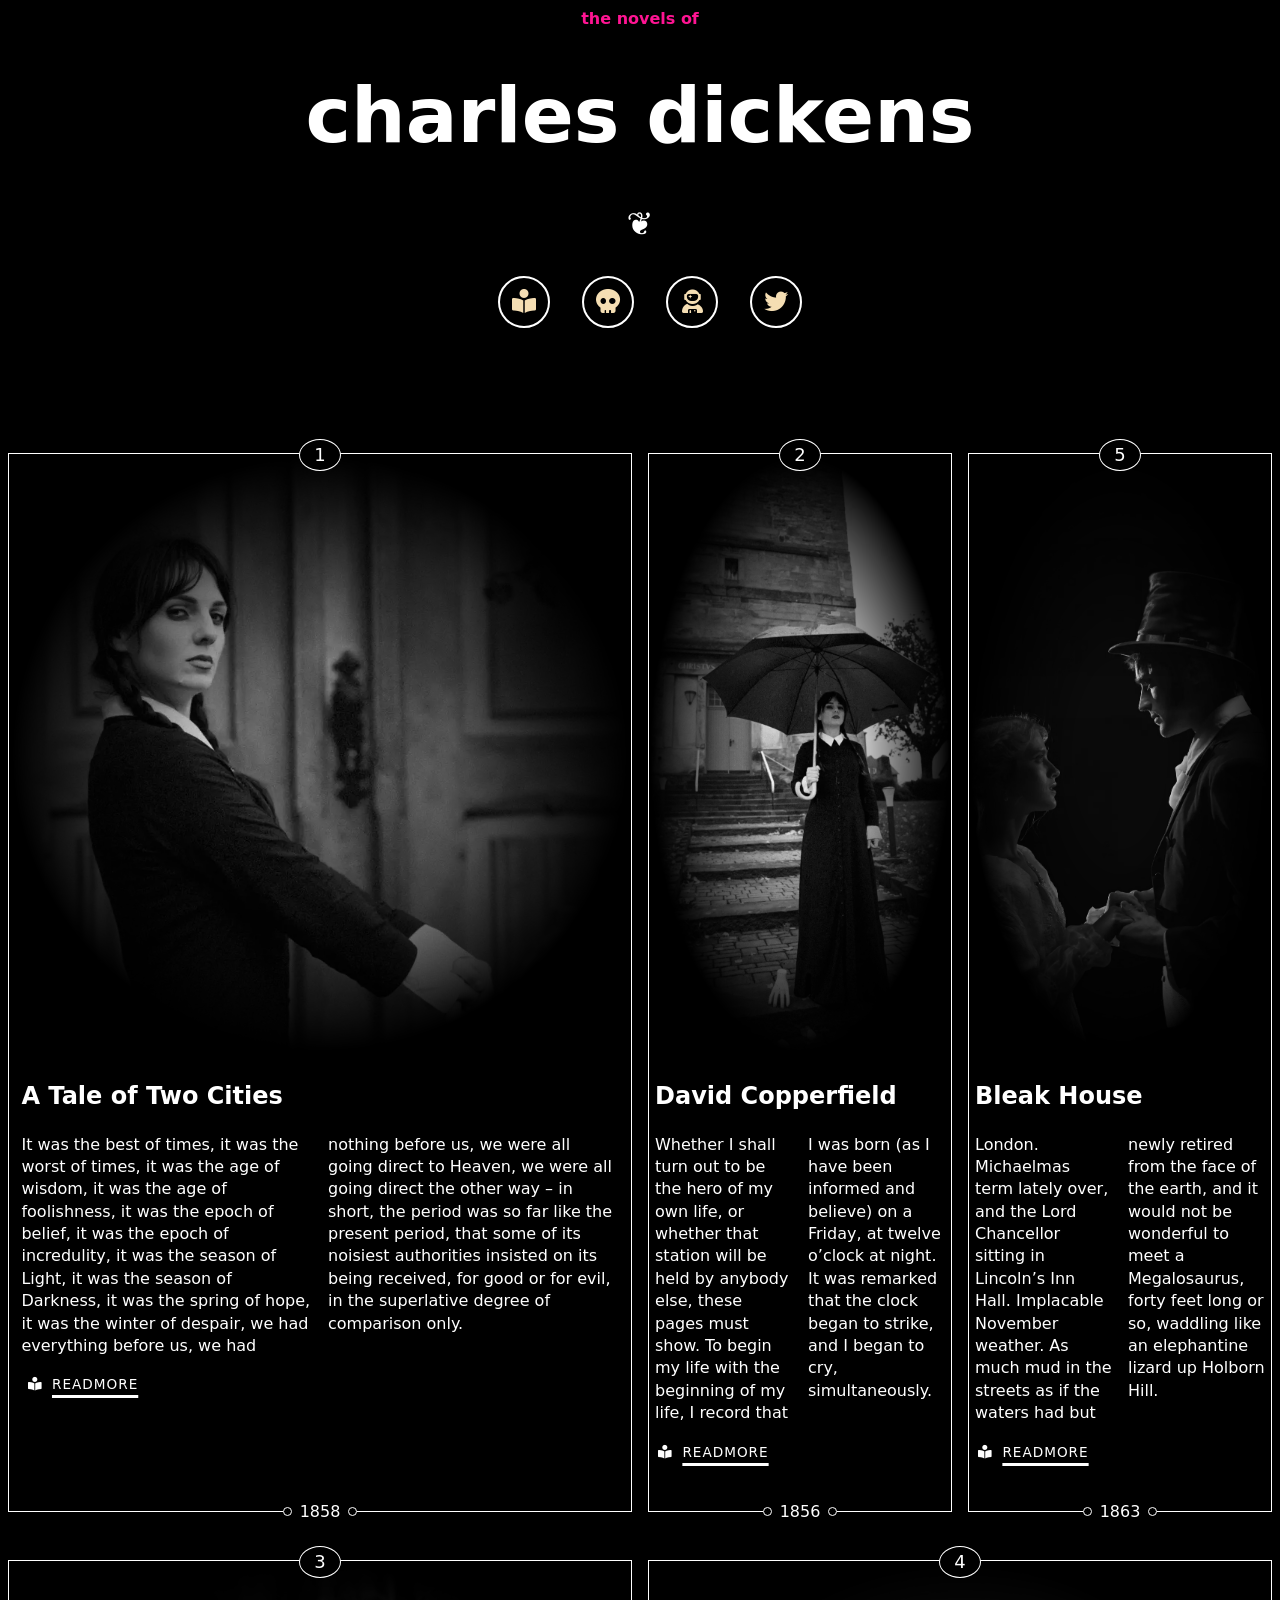
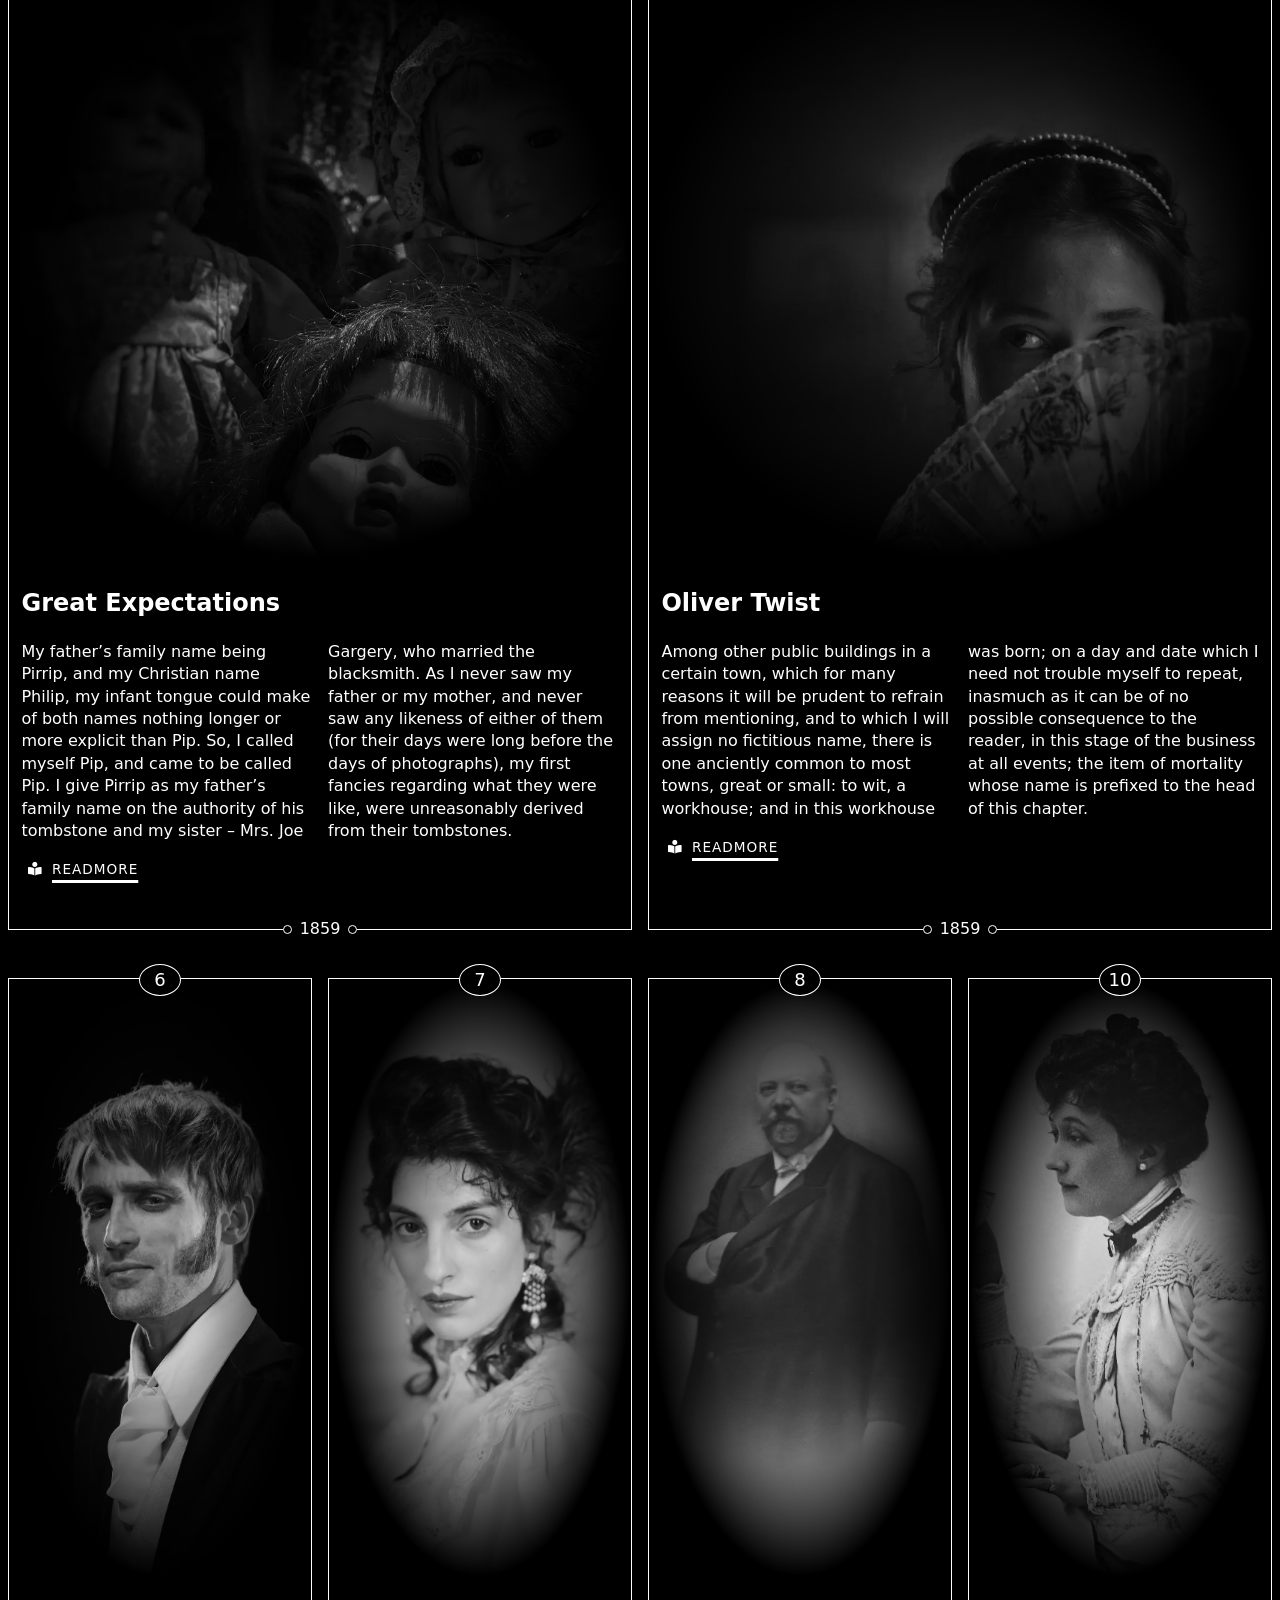
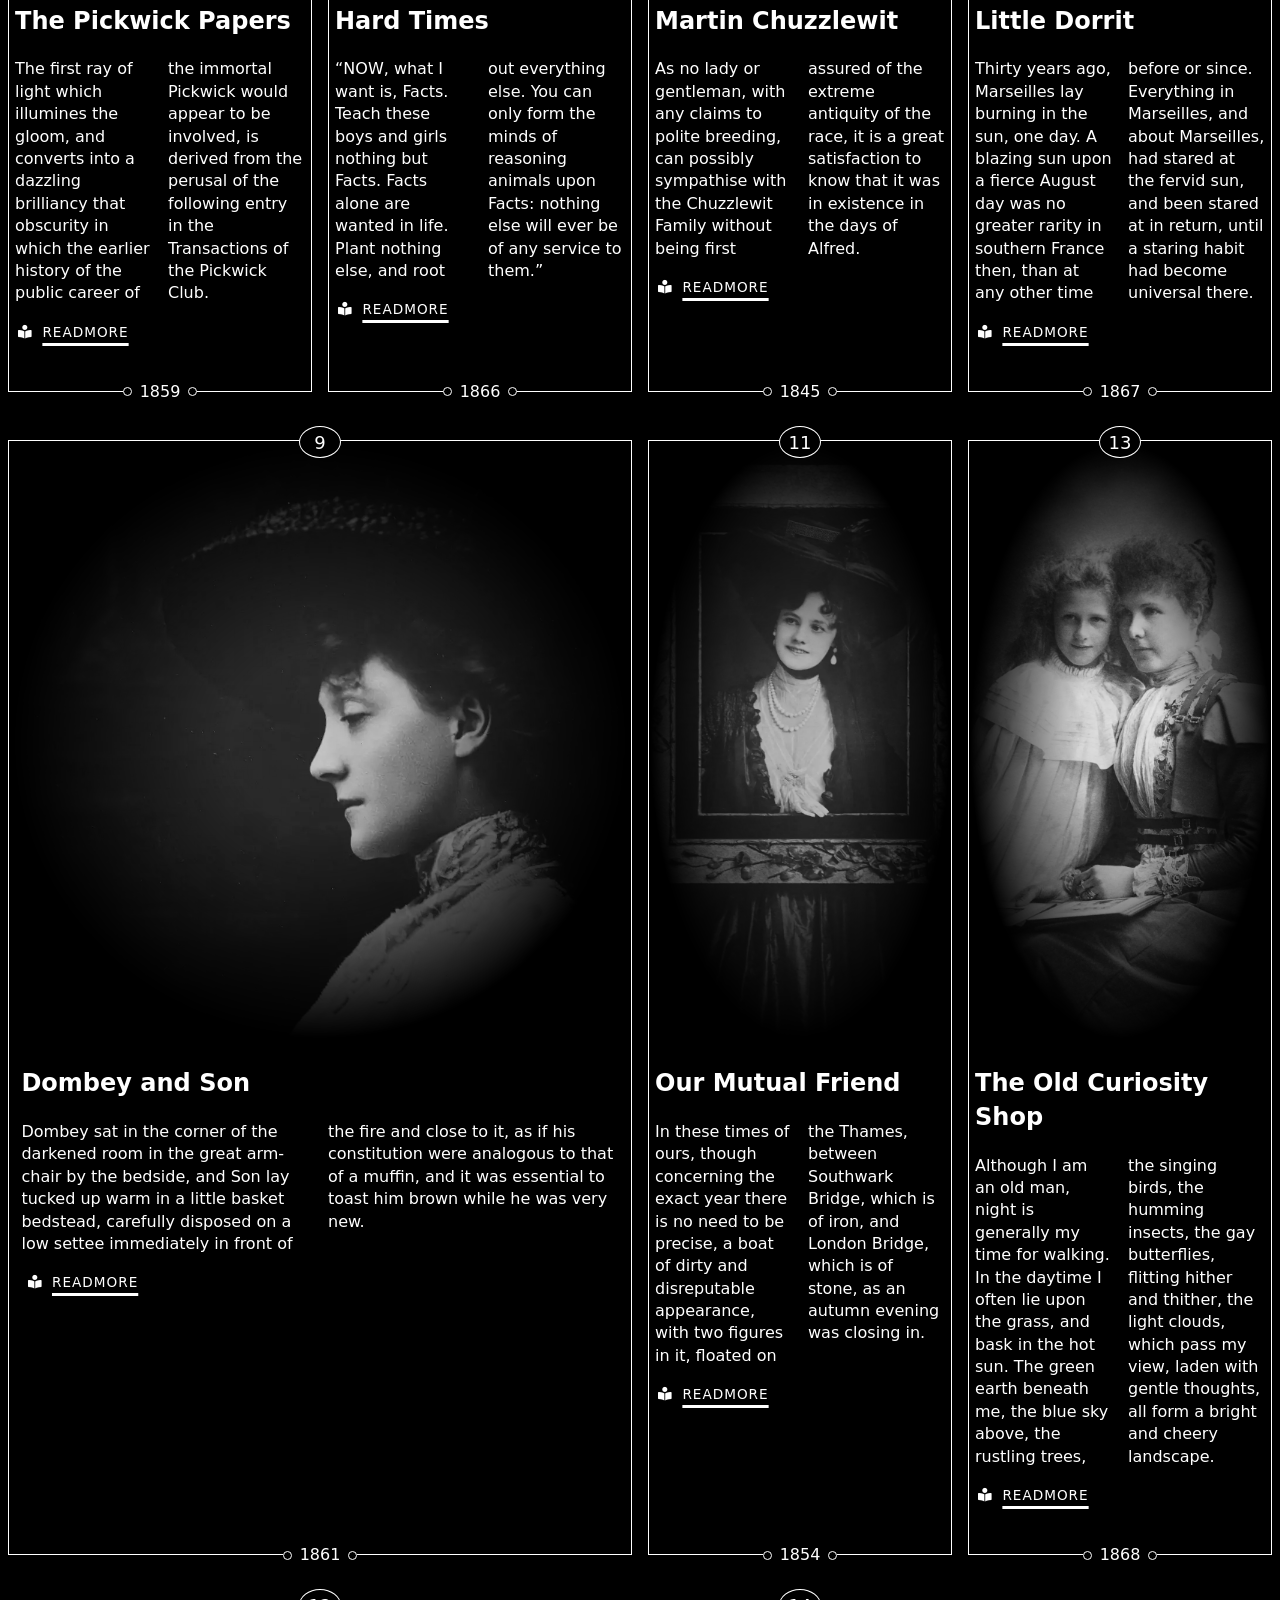
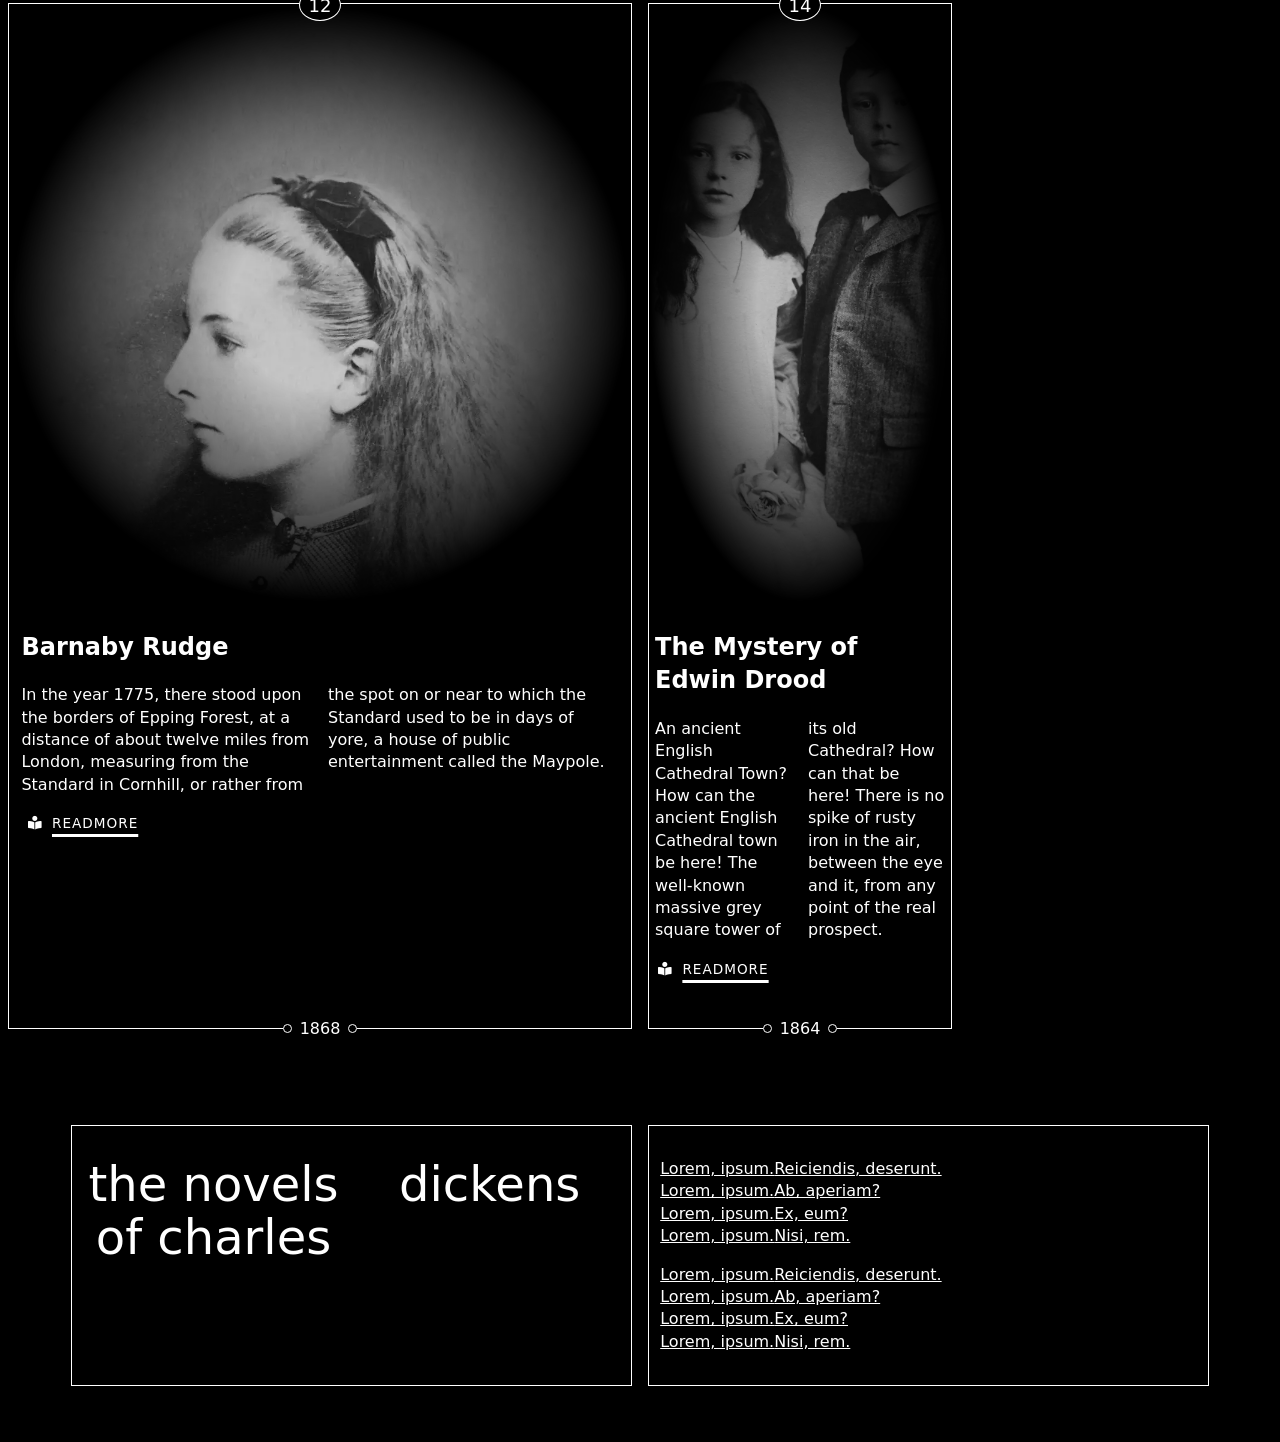
==== index.html @ 3b8c34c2 "Add files via upload" ====
<!DOCTYPE html>
<html lang="en">

<head>
  <meta charset="UTF-8">
  <meta name="viewport" content="width=device-width, initial-scale=1.0">
  <title>Charles Dickens</title>
  <link rel="stylesheet" href="starter-styles.css">
  <link rel="stylesheet" href="https://cdnjs.cloudflare.com/ajax/libs/font-awesome/6.0.0-beta3/css/all.min.css">
  
</head>

<body>

  <!-- <portfolio-navbar></portfolio-navbar>

  <script src="/portafolio/navbar.js"></script> -->

  <header class="site-header">
    <h1 class="site-title">
      <span class="pre-title">the novels of</span>
      <span class="title-text">charles dickens</span>
    </h1>

    <nav>
      <ul>
        <li>
          <a href="#">
            <span class="fas fa-book-reader"></span>
            <span class="visually-hidden"></span>
          </a>
        </li>
        <li>
          <a href="#">
            <span class="fas fa-skull"></span>
            <span class="visually-hidden"></span>
          </a>
        </li>
        <li><a href="#">
              <span class="fas fa-user-astronaut"></span>
              <span class="visually-hidden"></span>
            </a>
        </li>
        <li><a href="#">
              <span class="fa-brands fa-twitter"></span>
              <span class="visually-hidden"></span>
            </a>
        </li>
      </ul>
    </nav>
  </header>


 <main>
  
  <article class="big">
    <img src="victorian-images/img-01.webp" alt="">
    <h2 class="novel-title">A Tale of Two Cities</h2>
    <p>It was the best of times, it was the worst of times, it was the age of wisdom, it was the age of foolishness, it was the epoch of belief, it was the epoch of incredulity, it was the season of Light, it was the season of Darkness, it was the spring of hope, it was the winter of despair, we had everything before us, we had nothing before us, we were all going direct to Heaven, we were all going direct the other way – in short, the period was so far like the present period, that some of its noisiest authorities insisted on its being received, for good or for evil, in the superlative degree of comparison only.</p>
    <a href="#" class="read-more-link">
      <span class="fas fa-book-open-reader"></span> 
      <span class="read-more-link-text">Readmore</span>
    </a>
    <div class="novel-date-wrapper">
      <div class="novel-date">1858</div>
    </div>
  </article>
  <article>
    <img src="victorian-images/img-02.webp" alt="">
    <h2 class="novel-title">David Copperfield</h2>
    <p>Whether I shall turn out to be the hero of my own life, or whether that station will be held by anybody else, these pages must show. To begin my life with the beginning of my life, I record that I was born (as I have been informed and believe) on a Friday, at twelve o’clock at night. It was remarked that the clock began to strike, and I began to cry, simultaneously.</p>
    <a href="#" class="read-more-link">
      <span class="fas fa-book-open-reader"></span>
      <span class="read-more-link-text">Readmore</span> 
    </a>
    <div class="novel-date-wrapper">
      <div class="novel-date">1856</div>
    </div>
  </article>
  <article class="big">
    <img src="victorian-images/img-03.webp" alt="">
    <h2 class="novel-title">Great Expectations</h2>
    <p>My father’s family name being Pirrip, and my Christian name Philip, my infant tongue could make of both names nothing longer or more explicit than Pip. So, I called myself Pip, and came to be called Pip. I give Pirrip as my father’s family name on the authority of his tombstone and my sister – Mrs. Joe Gargery, who married the blacksmith. As I never saw my father or my mother, and never saw any likeness of either of them (for their days were long before the days of photographs), my first fancies regarding what they were like, were unreasonably derived from their tombstones.</p>
    <a href="#" class="read-more-link">
      <span class="fas fa-book-open-reader"></span>
      <span class="read-more-link-text">Readmore</span> 
        
    </a>
    <div class="novel-date-wrapper">
      <div class="novel-date">1859</div>
    </div>
  </article>
  <article class="big">
    <img src="victorian-images/img-04.webp" alt="">
    <h2 class="novel-title">Oliver Twist</h2>
    <p>Among other public buildings in a certain town, which for many reasons it will be prudent to refrain from mentioning, and to which I will assign no fictitious name, there is one anciently common to most towns, great or small: to wit, a workhouse; and in this workhouse was born; on a day and date which I need not trouble myself to repeat, inasmuch as it can be of no possible consequence to the reader, in this stage of the business at all events; the item of mortality whose name is prefixed to the head of this chapter.</p>
    <a href="#" class="read-more-link">
      <span class="fas fa-book-open-reader"></span>
      <span class="read-more-link-text">Readmore</span> 
        
    </a>
    <div class="novel-date-wrapper">
      <div class="novel-date">1859</div>
    </div>
  </article>
  <article>
    <img src="victorian-images/img-05.webp" alt="">
    <h2 class="novel-title">Bleak House</h2>
    <p>London. Michaelmas term lately over, and the Lord Chancellor sitting in Lincoln’s Inn Hall. Implacable November weather. As much mud in the streets as if the waters had but newly retired from the face of the earth, and it would not be wonderful to meet a Megalosaurus, forty feet long or so, waddling like an elephantine lizard up Holborn Hill.</p>
    <a href="#" class="read-more-link">
      <span class="fas fa-book-open-reader"></span>
      <span class="read-more-link-text">Readmore</span>
        
    </a>
    <div class="novel-date-wrapper">
      <div class="novel-date">1863</div>
    </div>
  </article>
  <article>
    <img src="victorian-images/img-06.webp" alt="">
    <h2 class="novel-title">The Pickwick Papers</h2>
    <p>The first ray of light which illumines the gloom, and converts into a dazzling brilliancy that obscurity in which the earlier history of the public career of the immortal Pickwick would appear to be involved, is derived from the perusal of the following entry in the Transactions of the Pickwick Club.</p>
    <a href="#" class="read-more-link">
      <span class="fas fa-book-open-reader"></span>
      <span class="read-more-link-text">Readmore</span> 
        
    </a>
    <div class="novel-date-wrapper">
      <div class="novel-date">1859</div>
    </div>
  </article>
  <article>
    <img src="victorian-images/img-07.webp" alt="">
    <h2 class="novel-title">Hard Times</h2>
    <p>“NOW, what I want is, Facts. Teach these boys and girls nothing but Facts. Facts alone are wanted in life. Plant nothing else, and root out everything else. You can only form the minds of reasoning animals upon Facts: nothing else will ever be of any service to them.”</p>
    <a href="#" class="read-more-link">
      <span class="fas fa-book-open-reader"></span>
      <span class="read-more-link-text">Readmore</span> 
        
    </a>
    <div class="novel-date-wrapper">
      <div class="novel-date">1866</div>
    </div>
  </article>
  <article>
    <img src="victorian-images/img-08.webp" alt="">
    <h2 class="novel-title">Martin Chuzzlewit</h2>
    <p>As no lady or gentleman, with any claims to polite breeding, can possibly sympathise with the Chuzzlewit Family without being first assured of the extreme antiquity of the race, it is a great satisfaction to know that it was in existence in the days of Alfred.</p>
    <a href="#" class="read-more-link">
      <span class="fas fa-book-open-reader"></span>
      <span class="read-more-link-text">Readmore</span>
        
    </a>
    <div class="novel-date-wrapper">
      <div class="novel-date">1845</div>
    </div>
  </article>
  <article class="big">
    <img src="victorian-images/img-09.webp" alt="">
    <h2 class="novel-title">Dombey and Son</h2>
    <p>Dombey sat in the corner of the darkened room in the great arm-chair by the bedside, and Son lay tucked up warm in a little basket bedstead, carefully disposed on a low settee immediately in front of the fire and close to it, as if his constitution were analogous to that of a muffin, and it was essential to toast him brown while he was very new.</p>
    <a href="#" class="read-more-link">
      <span class="fas fa-book-open-reader"></span>
      <span class="read-more-link-text">Readmore</span> 
        
    </a>
    <div class="novel-date-wrapper">
      <div class="novel-date">1861</div>
    </div>
  </article>
  <article>
    <img src="victorian-images/img-10.webp" alt="">
    <h2 class="novel-title">Little Dorrit</h2>
    <p>Thirty years ago, Marseilles lay burning in the sun, one day. A blazing sun upon a fierce August day was no greater rarity in southern France then, than at any other time before or since. Everything in Marseilles, and about Marseilles, had stared at the fervid sun, and been stared at in return, until a staring habit had become universal there.</p>
    <a href="#" class="read-more-link">
      <span class="fas fa-book-open-reader"></span>
      <span class="read-more-link-text">Readmore</span> 
        
    </a>
    <div class="novel-date-wrapper">
      <div class="novel-date">1867</div>
    </div>
  </article>
  <article>
    <img src="victorian-images/img-11.webp" alt="">
    <h2 class="novel-title">Our Mutual Friend</h2>
    <p>In these times of ours, though concerning the exact year there is no need to be precise, a boat of dirty and disreputable appearance, with two figures in it, floated on the Thames, between Southwark Bridge, which is of iron, and London Bridge, which is of stone, as an autumn evening was closing in.</p>
    <a href="#" class="read-more-link">
      <span class="fas fa-book-open-reader"></span>
      <span class="read-more-link-text">Readmore</span> 
        
    </a>
    <div class="novel-date-wrapper">
      <div class="novel-date">1854</div>
    </div>
  </article>
  <article class="big">
    <img src="victorian-images/img-12.webp" alt="">
    <h2 class="novel-title">Barnaby Rudge</h2>
    <p>In the year 1775, there stood upon the borders of Epping Forest, at a distance of about twelve miles from London, measuring from the Standard in Cornhill, or rather from the spot on or near to which the Standard used to be in days of yore, a house of public entertainment called the Maypole.</p>
    <a href="#" class="read-more-link">
      <span class="fas fa-book-open-reader"></span>
      <span class="read-more-link-text">Readmore</span> 
        
    </a>
    <div class="novel-date-wrapper">
      <div class="novel-date">1868</div>
    </div>
  </article>
  <article>
    <img src="victorian-images/img-13.webp" alt="">
    <h2 class="novel-title">The Old Curiosity Shop</h2>
    <p>Although I am an old man, night is generally my time for walking. In the daytime I often lie upon the grass, and bask in the hot sun. The green earth beneath me, the blue sky above, the rustling trees, the singing birds, the humming insects, the gay butterflies, flitting hither and thither, the light clouds, which pass my view, laden with gentle thoughts, all form a bright and cheery landscape.</p>
    <a href="#" class="read-more-link">
      <span class="fas fa-book-open-reader"></span>
      <span class="read-more-link-text">Readmore</span> 
        
    </a>
    <div class="novel-date-wrapper">
      <div class="novel-date">1868</div>
    </div>
  </article>
  <article>
    <img src="victorian-images/img-14.webp" alt="">
    <h2 class="novel-title">The Mystery of Edwin Drood</h2>
    <p>An ancient English Cathedral Town? How can the ancient English Cathedral town be here! The well-known massive grey square tower of its old Cathedral? How can that be here! There is no spike of rusty iron in the air, between the eye and it, from any point of the real prospect.</p>
    <a href="#" class="read-more-link">
      <span class="fas fa-book-open-reader"></span>
      <span class="read-more-link-text">Readmore</span>
        
    </a>
    <div class="novel-date-wrapper">
      <div class="novel-date">1864</div>
    </div>
  </article>
</main>
  
<footer class="footer-site">
    <div class="site-title-footer">
      <p>the novels of charles dickens</p>
    </div>
    <div class="footer-menus">
      <ul>
        <li><a href="#"><span>Lorem, ipsum.</span><span>Reiciendis, deserunt.</span></a></li>
        <li><a href="#"><span>Lorem, ipsum.</span><span>Ab, aperiam?</span></a></li>
        <li><a href="#"><span>Lorem, ipsum.</span><span>Ex, eum?</span></a></li>
        <li><a href="#"><span>Lorem, ipsum.</span><span>Nisi, rem.</span></a></li>
      </ul>
      <ul>
        <li><a href="#"><span>Lorem, ipsum.</span><span>Reiciendis, deserunt.</span></a></li>
        <li><a href="#"><span>Lorem, ipsum.</span><span>Ab, aperiam?</span></a></li>
        <li><a href="#"><span>Lorem, ipsum.</span><span>Ex, eum?</span></a></li>
        <li><a href="#"><span>Lorem, ipsum.</span><span>Nisi, rem.</span></a></li>
      </ul>
    </div>  
</footer>
</body>
  
</html>
---- starter-styles.css ----
body{
  font-family: system-ui, -apple-system, BlinkMacSystemFont, 'Segoe UI', Roboto, Oxygen, Ubuntu, Cantarell, 'Open Sans', 'Helvetica Neue', sans-serif;
  line-height: 1.4;
  background-color: black;
  color: white;
  display: flex;
  flex-flow: column nowrap;
  gap: 6em;
}

nav {
    /* display: flex; */
    align-items: center;
    padding: 15px 30px;
}

nav h2 {
    margin-right: auto;
}

nav a{
  color: wheat;
  text-decoration: none;
  margin-left: 20px;
}

a{
  color: white;
}


h1{
  margin: 0;
  display: flex;
  flex-flow: column nowrap;
  align-items: center;
}

h1::after{
  content: "\2766";
}

.pre-title{
  color: deeppink;
  font-size: 1rem;
}

.title-text{
  font-size: 6vw;
  margin: 2rem 5%;
}

nav ul{
  list-style-type: none;
  padding: 0;
  display: flex;
  gap: 1rem;
  justify-content: center;
}

nav a{
  width: 2rem;
  height: 2rem;
  font-size: 1.5rem;
  padding: .5rem;
  display: block;
  text-align: center;
  position: relative;
  background-color: black;
  transition: all .35s;
  border-radius: 50%;
}

nav a::before{
  content: "";
  position: absolute;
  inset: -2px;
  border: 5px solid white;
  border-radius: 50%;
  z-index: -1;
}

nav li:nth-of-type(1){
  --bc:deeppink;
}

nav li:nth-of-type(2){
  --bc:rgb(47,210,228);
}

nav li:nth-of-type(3){
  --bc:orangered;
}

nav li:nth-of-type(4){
  --bc:#ecf807;
}

nav a:hover::before{
  border-color: var(--bc);
  inset: -6px;
  filter: blur(4px);
}

main{
  display: grid;
  gap: 3rem 1rem;
  grid-template-columns: repeat(auto-fit,minmax(300px, 1fr));
  grid-auto-flow: dense;
}

@media screen and (min-width:640px) {
  .big{
    grid-column: span 2;

  }
  p{
    column-count: 2;
    gap: 1rem;
  }
}

article{
  border: 1px solid white;
  position: relative;
  padding-bottom: 3rem;
}

article p,article h2{
  margin-left: 2%;
  margin-right: 2%;
}

article::before{
  display: flex;
  justify-content: center;
  align-items: center;
  position: absolute;
  left: 50%;
  font-size: 18px;
  border: 1px solid white;
  width: 40px;
  height: 30px;
  border-radius: 50%;
  top: -15px;
  background-color: black;
  transform: translateX(-50%);
  z-index: 10;
}

.novel-date-wrapper{
  position: absolute;
  left: 0;
  right: 0;
  bottom: -12px;
  display: flex;
  text-align: center;
  align-items: center;
  justify-content: center;
  gap: .5rem;

}

.novel-date{
  background-color: black;
  display: flex;
  text-align: center;
  align-items: center;
  justify-content: center;
  gap: .5rem;
}

.novel-date::before,.novel-date::after{
  content: "";
  display: block;
  border: 1px solid white;
  width: 7px;
  height: 7px;
  border-radius: 50%;
}

.read-more-link{
  padding: 0 3%;
  font-size: .85rem;
  text-transform: uppercase;
  gap: .5rem;
  letter-spacing: 1px;
  text-decoration: none;
  
}

.read-more-link-text{
  padding-left: .25rem;
  text-decoration: underline;
  text-decoration-thickness: 3px;
  text-underline-offset: 6px;
}

.read-more-link:hover .read-more-link-text{
  text-decoration-color: deeppink;
}

footer{
  padding: 0 5% 3rem 5%;

}

.site-title-footer p{
  font-size: 3rem;
  margin: 0;
  text-align: center;
  line-height: 1.1;
}

.footer-menus{
  display: flex;
  gap: 1rem;
  justify-content: center;
  flex-flow: row wrap;
}

.footer-menus ul{
  list-style-type: none;
  padding: 0;
  margin: 0;
  text-align: center;
}

.site-title-footer, .footer-menus{
  border: 1px solid white;
  padding: 2rem 2%;
}

@media screen and (min-width:640px) {
  footer{
    display: grid;
    gap: 1rem;
    grid-template-columns: repeat(2,1fr);
  }
 
  .site-title-footer{
    text-align: right;
  }

  .footer-menus{
    justify-content: start;
  }

  .footer-menus ul{
    text-align: left;
  }
}

main {
  counter-reset: count 0;
}

article {
  counter-increment: count 1;
}

article::before {
  content: counter(count);

}

img {
  width: 100%;
  height: 600px;
  object-fit: cover;
  object-position: center top;
  filter: saturate(0);
  mask-image: radial-gradient(pink 20%,transparent 70%);
}
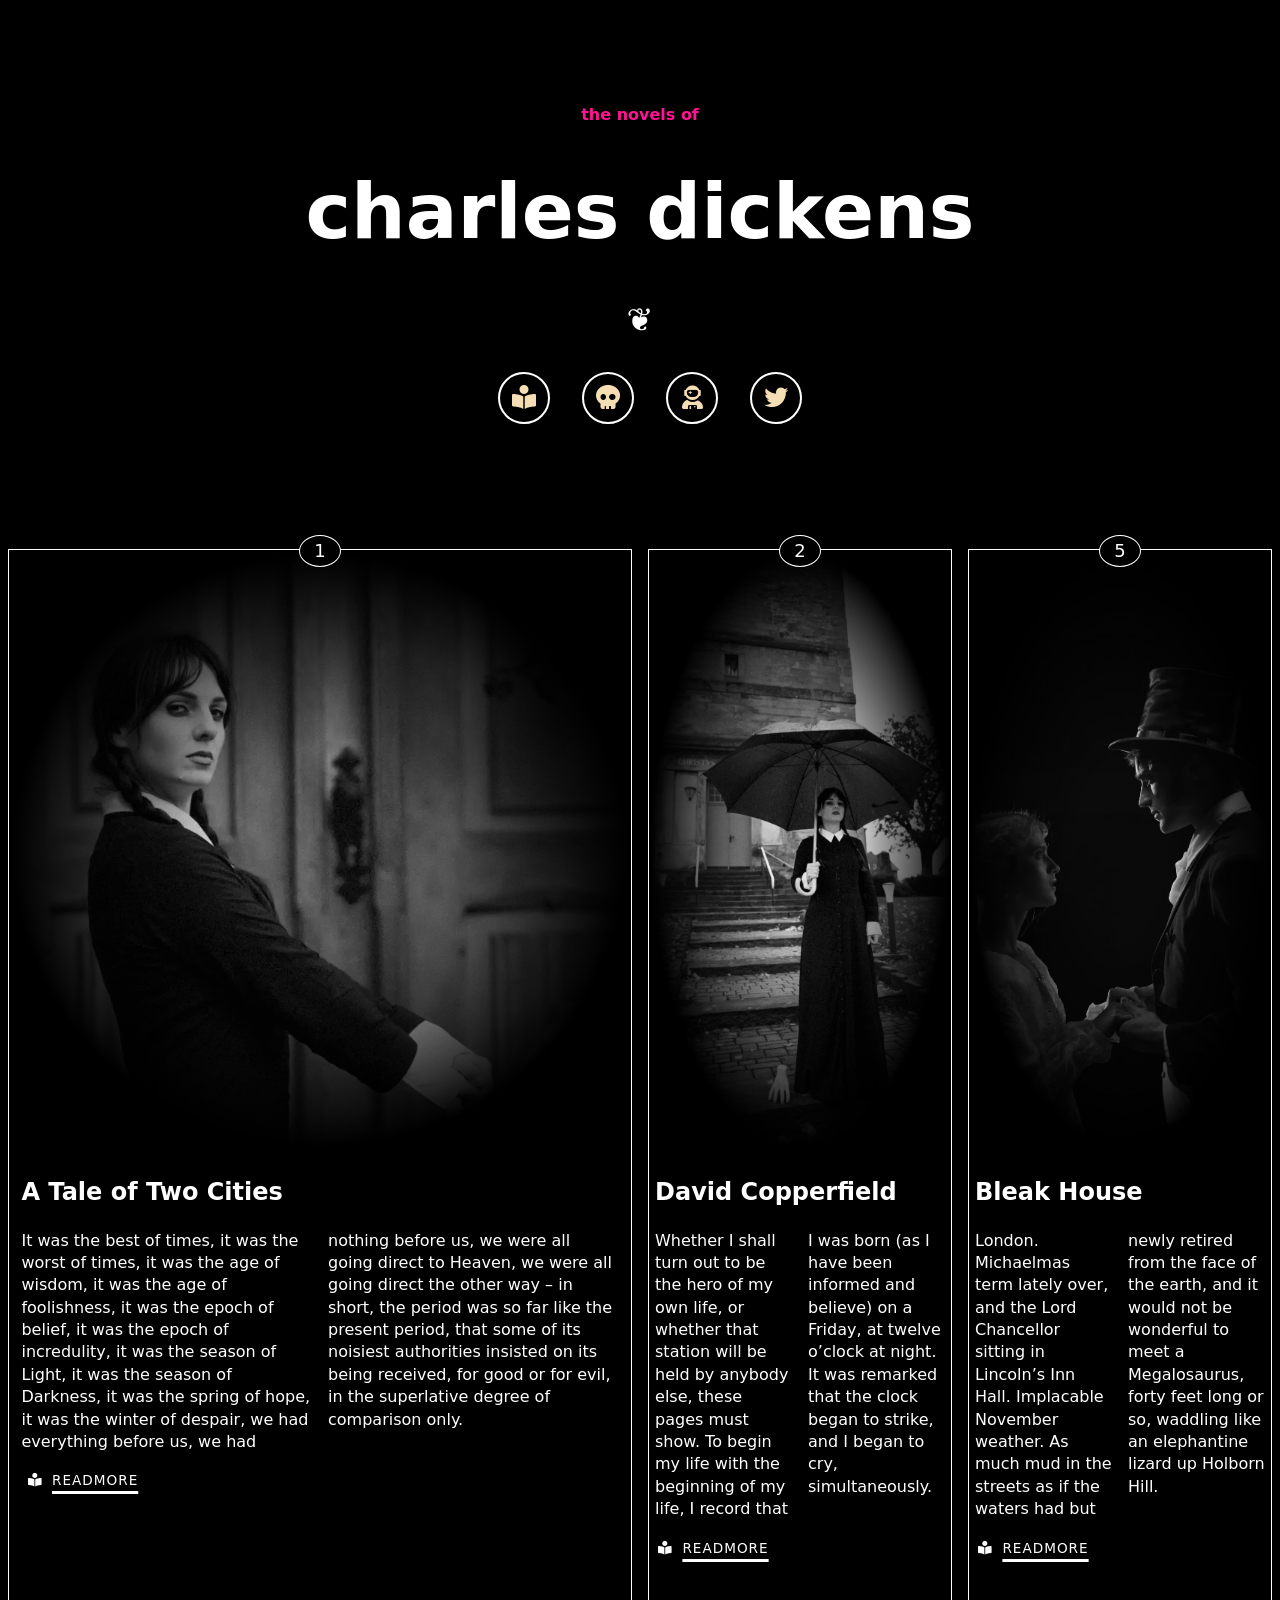
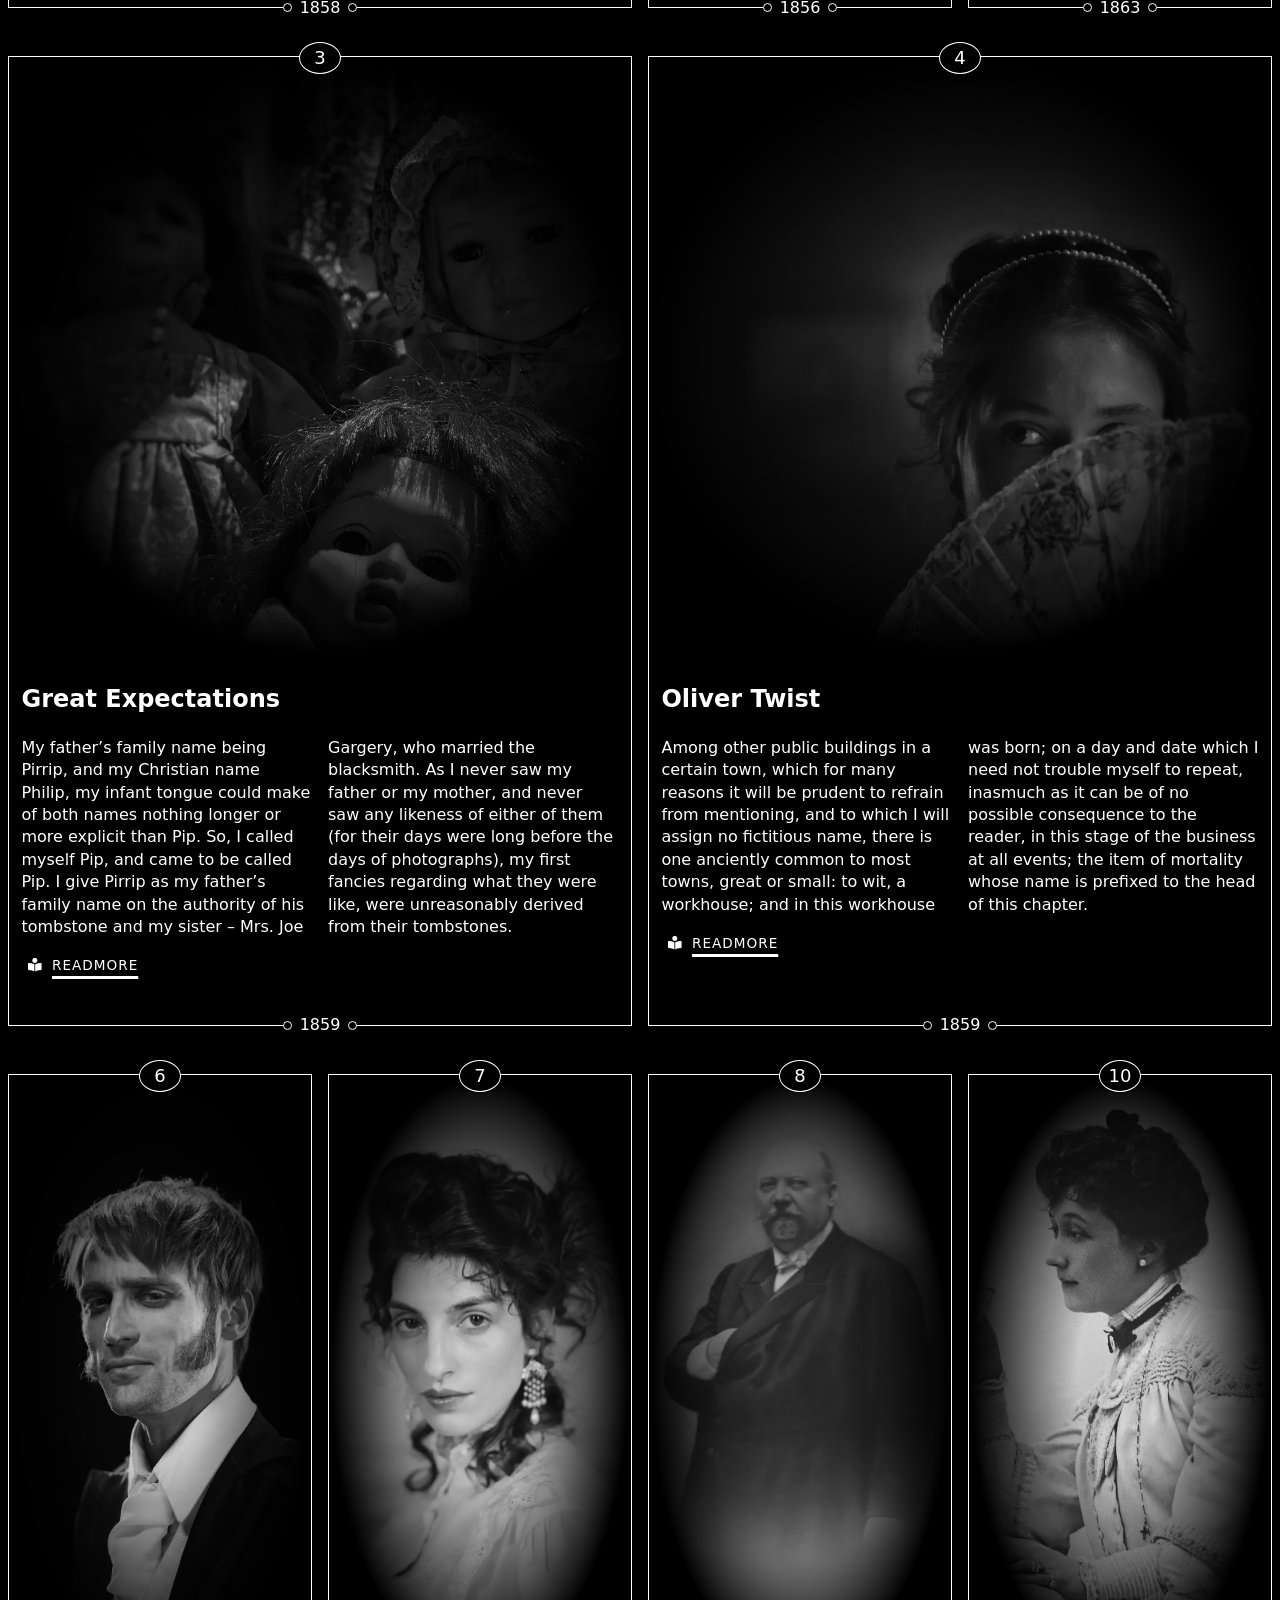
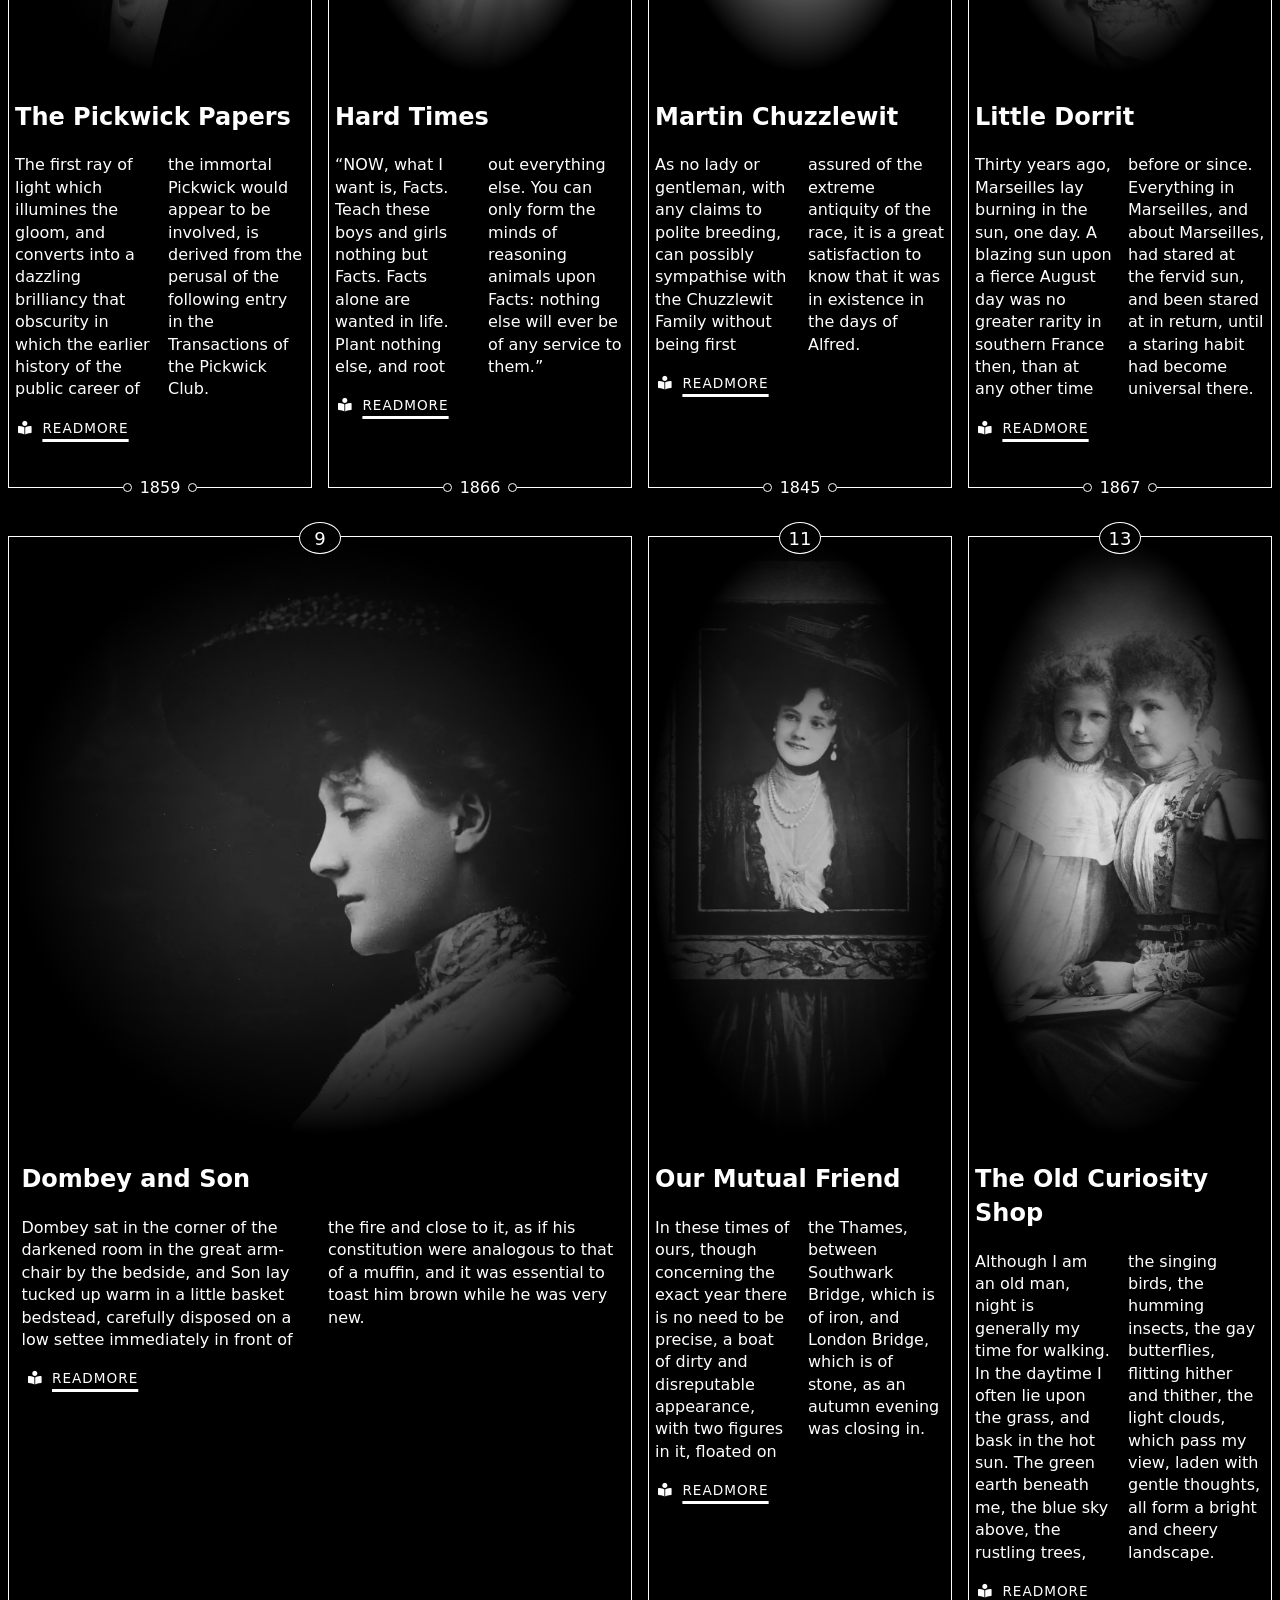
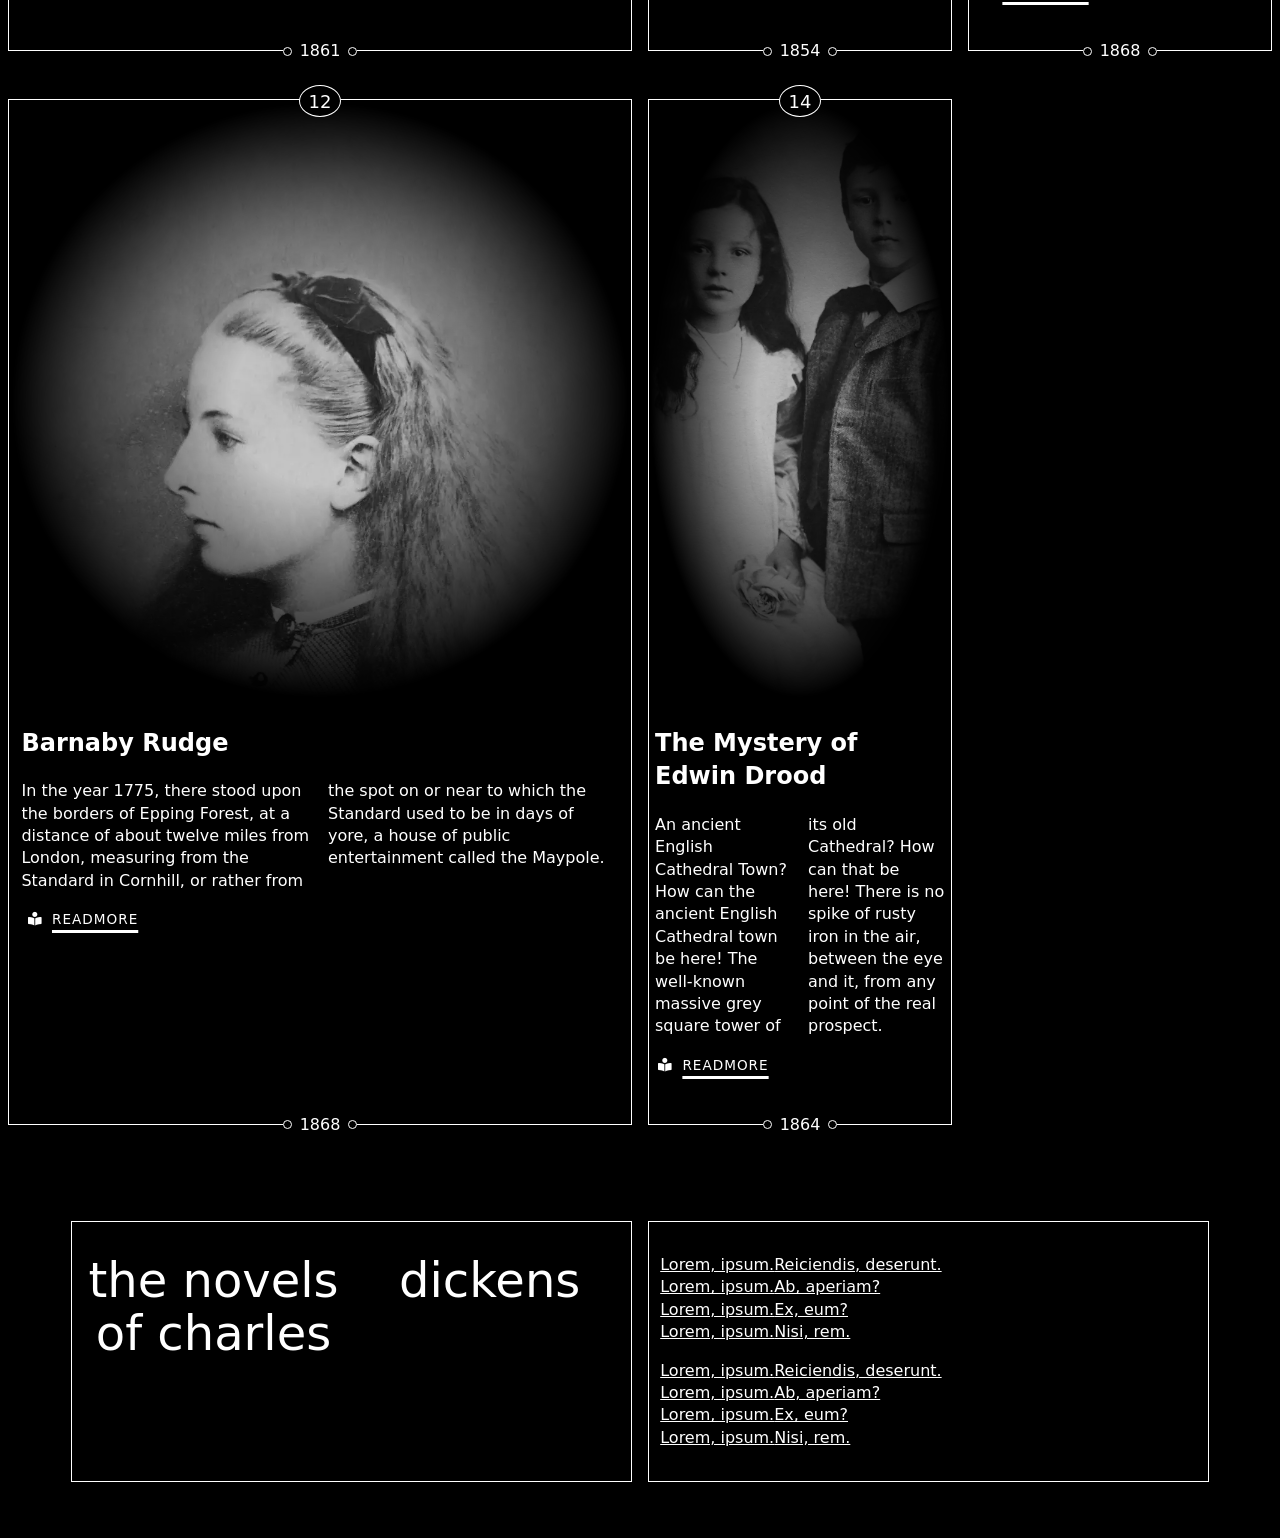
==== commit e87e1ceb: "Update index.html" ====
--- a/index.html
+++ b/index.html
@@ -12,9 +12,9 @@
 
 <body>
 
-  <!-- <portfolio-navbar></portfolio-navbar>
-
-  <script src="/portafolio/navbar.js"></script> -->
+  <portfolio-navbar></portfolio-navbar>
+
+  <script src="/portafolio/navbar.js"></script> 
 
   <header class="site-header">
     <h1 class="site-title">
